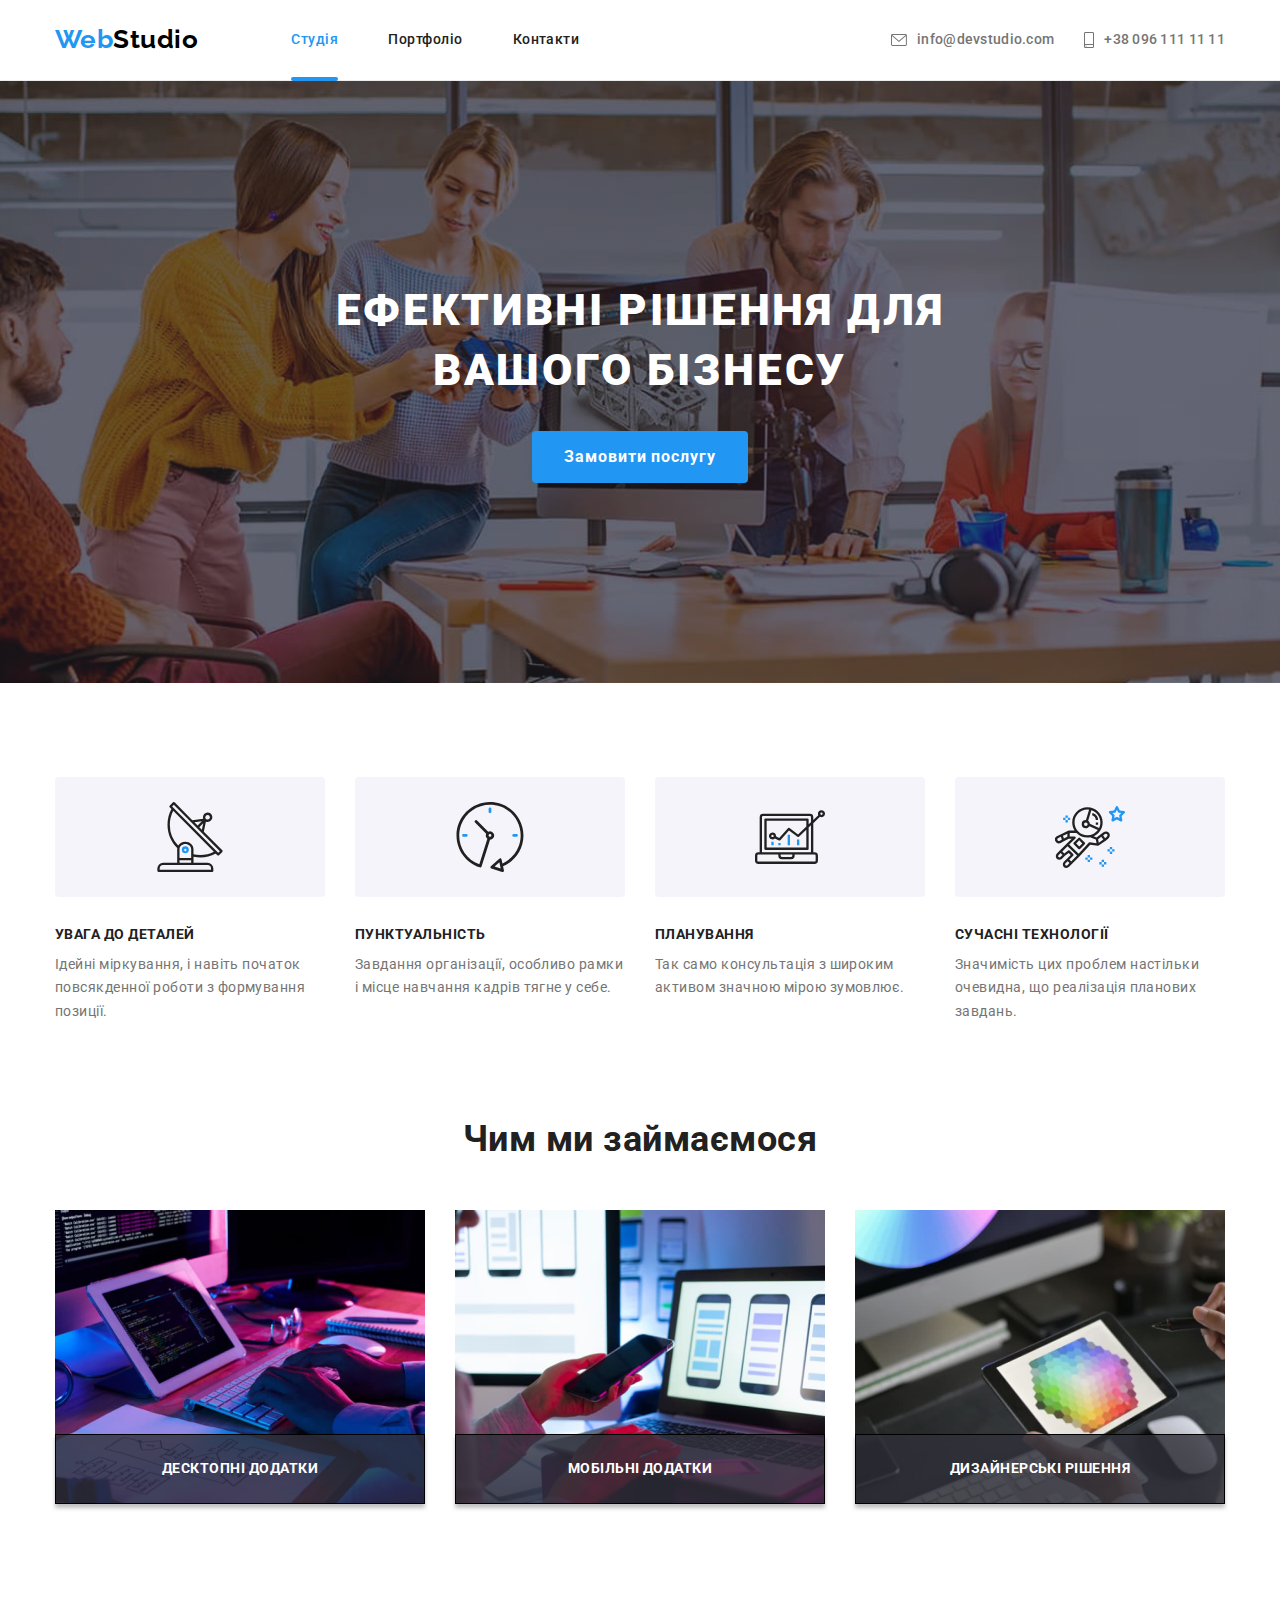
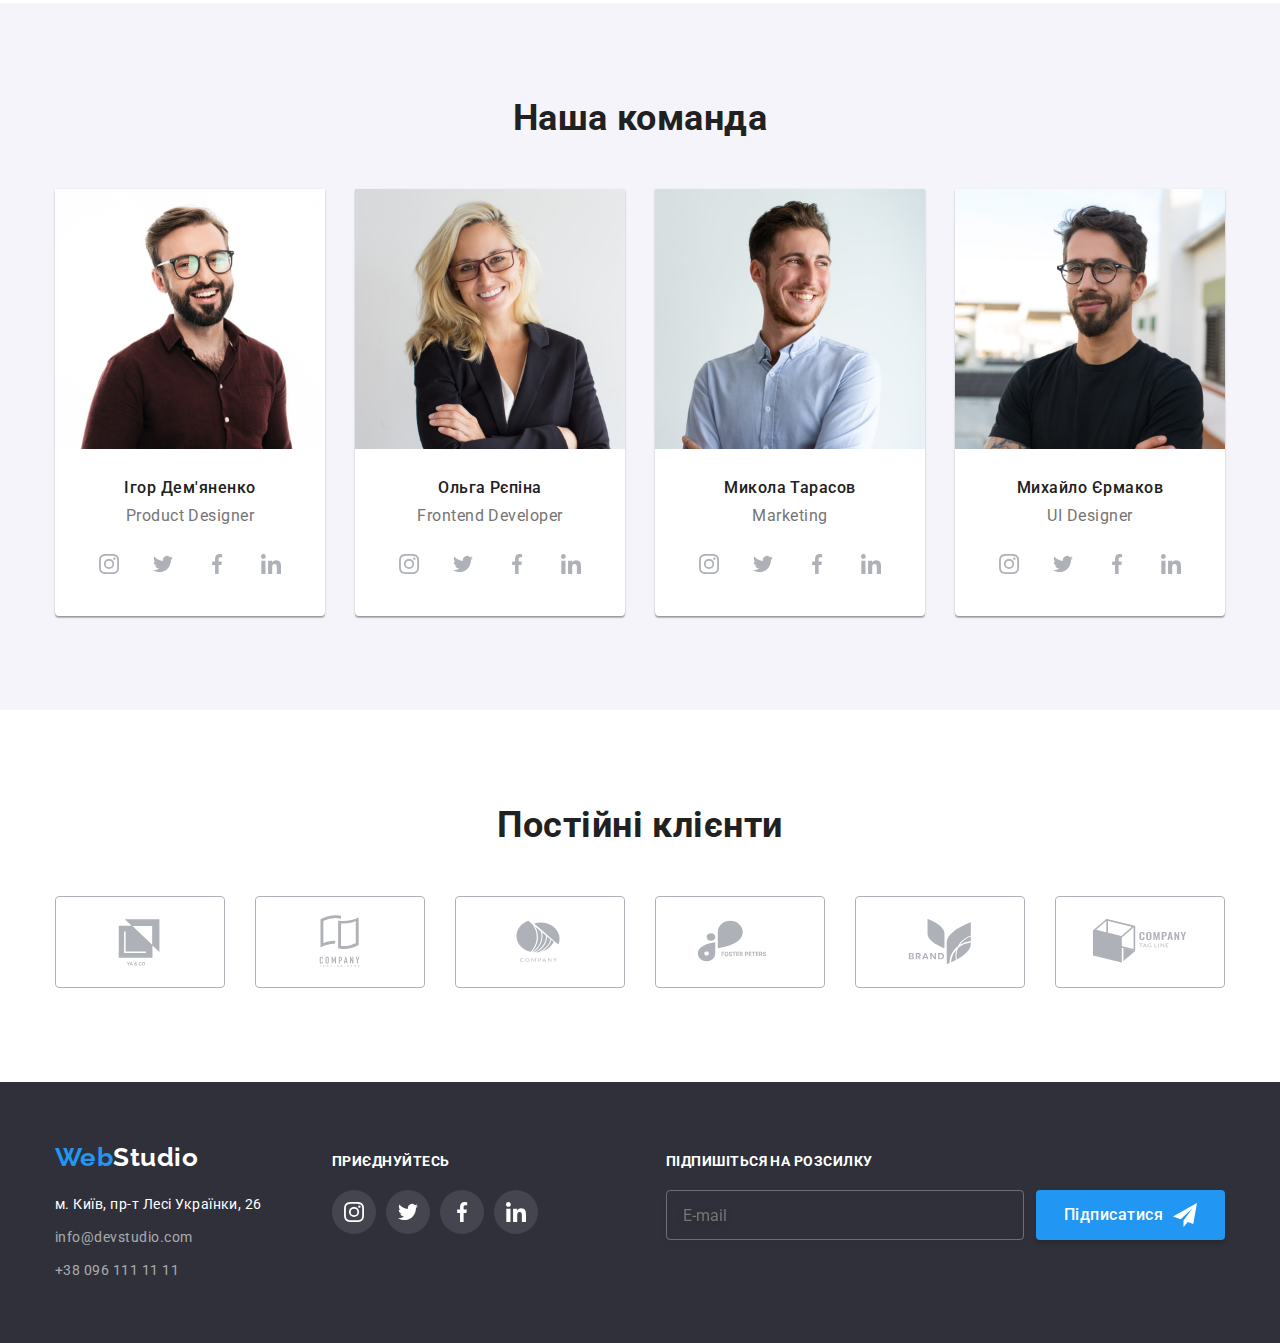
==== index.html @ 7c3811ec "Cloned M6" ====
<!DOCTYPE html>
<html lang="uk">
  <head>
    <meta charset="UTF-8" />
    <meta http-equiv="X-UA-Compatible" content="IE=edge" />
    <meta name="viewport" content="width=device-width, initial-scale=1.0" />
    <title>WebStudio</title>
    <link rel="preconnect" href="https://fonts.googleapis.com" />
    <link rel="preconnect" href="https://fonts.gstatic.com" crossorigin />
    <link
      href="https://fonts.googleapis.com/css2?family=Raleway:wght@700&family=Roboto:wght@400;500;700;900&display=swap"
      rel="stylesheet"
    />
    <link
      rel="stylesheet"
      href="https://cdnjs.cloudflare.com/ajax/libs/modern-normalize/1.0.0/modern-normalize.min.css"
    />
    <link rel="stylesheet" href="./css/styles.css" />
  </head>
  <body>
    <header class="page-header">
      <div class="container header-nav">
        <nav class="navigation">
          <a href="" lang="en" class="logo-header link"
            ><span class="logo-first-part">Web</span>Studio</a
          >
          <ul class="menu list">
            <li class="menu-item">
              <a href="./index.html" class="nav current link">Студія</a>
            </li>
            <li class="menu-item">
              <a href="./portfolio.html" class="nav link">Портфоліо</a>
            </li>
            <li class="menu-item"><a href="" class="nav link">Контакти</a></li>
          </ul>
        </nav>
        <ul class="contacts list">
          <li class="contact-item">
            <a href="mailto:info@devstudio.com" class="contact link">
              <svg class="icon-contact" width="16" height="12">
                <use href="./images/icons.svg#icon-envelope"></use>
              </svg>
              info@devstudio.com</a
            >
          </li>
          <li class="contact-item">
            <a href="tel:+380961111111" class="contact link">
              <svg class="icon-contact" width="10" height="16">
                <use href="./images/icons.svg#icon-smartphone"></use></svg
              >+38 096 111 11 11</a
            >
          </li>
        </ul>
      </div>
    </header>
    <main>
      <section class="hero-section centered">
        <div class="container">
          <h1 class="hero-title">
            Ефективні рішення для <br />
            вашого бізнесу
          </h1>
          <button type="button" class="hero-btn" data-modal-open>
            Замовити послугу
          </button>
        </div>
      </section>
      <section class="section">
        <div class="container">
          <h2 class="title visually-hidden">Наші особливості</h2>
          <ul class="features list">
            <li class="feature-item">
              <div class="icon-features">
                <svg width="70" height="70">
                  <use href="./images/icons.svg#icon-antenna"></use>
                </svg>
              </div>
              <h3 class="feature-title">Увага до деталей</h3>
              <p class="feature-text">
                Ідейні міркування, і навіть початок повсякденної роботи з
                формування позиції.
              </p>
            </li>
            <li class="feature-item">
              <div class="icon-features">
                <svg width="70" height="70">
                  <use href="./images/icons.svg#icon-clock"></use>
                </svg>
              </div>
              <h3 class="feature-title">Пунктуальність</h3>
              <p class="feature-text">
                Завдання організації, особливо рамки і місце навчання кадрів
                тягне у себе.
              </p>
            </li>
            <li class="feature-item">
              <div class="icon-features">
                <svg width="70" height="70">
                  <use href="./images/icons.svg#icon-diagram"></use>
                </svg>
              </div>
              <h3 class="feature-title">Планування</h3>
              <p class="feature-text">
                Так само консультація з широким активом значною мірою зумовлює.
              </p>
            </li>
            <li class="feature-item">
              <div class="icon-features">
                <svg width="70" height="70">
                  <use href="./images/icons.svg#icon-astronaut"></use>
                </svg>
              </div>
              <h3 class="feature-title">Сучасні технології</h3>
              <p class="feature-text">
                Значимість цих проблем настільки очевидна, що реалізація
                планових завдань.
              </p>
            </li>
          </ul>
        </div>
      </section>
      <section class="section occupation-section">
        <div class="container">
          <h2 class="title centered">Чим ми займаємося</h2>
          <ul class="occupation-list list">
            <li class="occupation-item">
              <a href="" class="link"
                ><div class="occupation-thumb">
                  <img
                    src="./images/image1.jpg"
                    alt="Програмування за двома моніторами"
                    width="370"
                    height="294"
                    class="occupation-img"
                  />
                  <h3 class="occupation-title">Десктопні додатки</h3>
                </div>
              </a>
            </li>
            <li class="occupation-item">
              <a href="" class="link"
                ><div class="occupation-thumb">
                  <img
                    src="./images/image2.jpg"
                    alt="Смартфон та ноутбук"
                    width="370"
                    height="294"
                    class="occupation-img"
                  />
                  <h3 class="occupation-title">Мобільні додатки</h3>
                </div></a
              >
            </li>
            <li class="occupation-item">
              <a href="" class="link"
                ><div class="occupation-thumb">
                  <img
                    src="./images/image3.jpg"
                    alt="Гама кольорів"
                    width="370"
                    height="294"
                    class="occupation-img"
                  />
                  <h3 class="occupation-title">Дизайнерські рішення</h3>
                </div></a
              >
            </li>
          </ul>
        </div>
      </section>
      <section class="section team-section">
        <div class="container">
          <h2 class="title centered">Наша команда</h2>
          <ul class="team-list list">
            <li class="team-mate-card">
              <img
                src="./images/product-designer.jpg"
                alt="Ігор Дем'яненко"
                width="270"
                height="260"
                class="team-mate-img"
              />
              <div class="team-mate-notes">
                <h3 class="team-mate">Ігор Дем'яненко</h3>
                <p lang="en" class="profession">Product Designer</p>
                <ul class="actions list">
                  <li>
                    <a href="" class="actions-link link">
                      <svg width="20" height="20">
                        <use href="./images/icons.svg#icon-instagram"></use>
                      </svg>
                    </a>
                  </li>
                  <li>
                    <a href="" class="actions-link link">
                      <svg width="20" height="20">
                        <use href="./images/icons.svg#icon-twitter"></use>
                      </svg>
                    </a>
                  </li>
                  <li>
                    <a href="" class="actions-link link">
                      <svg width="20" height="20">
                        <use href="./images/icons.svg#icon-facebook"></use>
                      </svg>
                    </a>
                  </li>
                  <li>
                    <a href="" class="actions-link link">
                      <svg width="20" height="20">
                        <use href="./images/icons.svg#icon-linkedin"></use>
                      </svg>
                    </a>
                  </li>
                </ul>
              </div>
            </li>
            <li class="team-mate-card">
              <img
                src="./images/frontend-developer.jpg"
                alt="Ольга Рєпіна"
                width="270"
                height="260"
                class="team-mate-img"
              />
              <div class="team-mate-notes">
                <h3 class="team-mate">Ольга Рєпіна</h3>
                <p lang="en" class="profession">Frontend Developer</p>
                <ul class="actions list">
                  <li>
                    <a href="" class="actions-link link">
                      <svg width="20" height="20">
                        <use href="./images/icons.svg#icon-instagram"></use>
                      </svg>
                    </a>
                  </li>
                  <li>
                    <a href="" class="actions-link link">
                      <svg width="20" height="20">
                        <use href="./images/icons.svg#icon-twitter"></use>
                      </svg>
                    </a>
                  </li>
                  <li>
                    <a href="" class="actions-link link">
                      <svg width="20" height="20">
                        <use href="./images/icons.svg#icon-facebook"></use>
                      </svg>
                    </a>
                  </li>
                  <li>
                    <a href="" class="actions-link link">
                      <svg width="20" height="20">
                        <use href="./images/icons.svg#icon-linkedin"></use>
                      </svg>
                    </a>
                  </li>
                </ul>
              </div>
            </li>
            <li class="team-mate-card">
              <img
                src="./images/marketing.jpg"
                alt="Микола Тарасов"
                width="270"
                height="260"
                class="team-mate-img"
              />
              <div class="team-mate-notes">
                <h3 class="team-mate">Микола Тарасов</h3>
                <p lang="en" class="profession">Marketing</p>
                <ul class="actions list">
                  <li>
                    <a href="" class="actions-link link">
                      <svg width="20" height="20">
                        <use href="./images/icons.svg#icon-instagram"></use>
                      </svg>
                    </a>
                  </li>
                  <li>
                    <a href="" class="actions-link link">
                      <svg width="20" height="20">
                        <use href="./images/icons.svg#icon-twitter"></use>
                      </svg>
                    </a>
                  </li>
                  <li>
                    <a href="" class="actions-link link">
                      <svg width="20" height="20">
                        <use href="./images/icons.svg#icon-facebook"></use>
                      </svg>
                    </a>
                  </li>
                  <li>
                    <a href="" class="actions-link link">
                      <svg width="20" height="20">
                        <use href="./images/icons.svg#icon-linkedin"></use>
                      </svg>
                    </a>
                  </li>
                </ul>
              </div>
            </li>
            <li class="team-mate-card">
              <img
                src="./images/ui-designer.jpg"
                alt="Михайло Єрмаков"
                width="270"
                height="260"
                class="team-mate-img"
              />
              <div class="team-mate-notes">
                <h3 class="team-mate">Михайло Єрмаков</h3>
                <p lang="en" class="profession">UI Designer</p>
                <ul class="actions list">
                  <li>
                    <a href="" class="actions-link link">
                      <svg width="20" height="20">
                        <use href="./images/icons.svg#icon-instagram"></use>
                      </svg>
                    </a>
                  </li>
                  <li>
                    <a href="" class="actions-link link">
                      <svg width="20" height="20">
                        <use href="./images/icons.svg#icon-twitter"></use>
                      </svg>
                    </a>
                  </li>
                  <li>
                    <a href="" class="actions-link link">
                      <svg width="20" height="20">
                        <use href="./images/icons.svg#icon-facebook"></use>
                      </svg>
                    </a>
                  </li>
                  <li>
                    <a href="" class="actions-link link">
                      <svg width="20" height="20">
                        <use href="./images/icons.svg#icon-linkedin"></use>
                      </svg>
                    </a>
                  </li>
                </ul>
              </div>
            </li>
          </ul>
        </div>
      </section>
      <section class="section clients-section">
        <div class="container">
          <h2 class="title centered">Постійні клієнти</h2>
          <ul class="clients list">
            <li class="clients-item">
              <a href="" class="clients-link">
                <svg class="icon-clients" width="106" height="60">
                  <use href="./images/icons.svg#icon-group"></use>
                </svg>
              </a>
            </li>
            <li class="clients-item">
              <a href="" class="clients-link">
                <svg class="icon-clients" width="106" height="60">
                  <use href="./images/icons.svg#icon-group-2"></use>
                </svg>
              </a>
            </li>
            <li class="clients-item">
              <a href="" class="clients-link">
                <svg class="icon-clients" width="106" height="60">
                  <use href="./images/icons.svg#icon-group-3"></use>
                </svg>
              </a>
            </li>
            <li class="clients-item">
              <a href="" class="clients-link">
                <svg class="icon-clients" width="106" height="60">
                  <use href="./images/icons.svg#icon-group-4"></use>
                </svg>
              </a>
            </li>
            <li class="clients-item">
              <a href="" class="clients-link">
                <svg class="icon-clients" width="106" height="60">
                  <use href="./images/icons.svg#icon-group-5"></use>
                </svg>
              </a>
            </li>
            <li class="clients-item">
              <a href="" class="clients-link">
                <svg class="icon-clients" width="106" height="60">
                  <use href="./images/icons.svg#icon-group-6"></use>
                </svg>
              </a>
            </li>
          </ul>
        </div>
      </section>
    </main>
    <footer class="footer">
      <div class="container">
        <div class="footer-left-part">
          <div>
            <a href="" lang="en" class="logo-footer link"
              ><span class="logo-first-part">Web</span>Studio</a
            >
            <address class="footer-address">
              <ul class="address-list list">
                <li class="address-item">
                  <a
                    href="https://goo.gl/maps/QcVGsAYmoGPsiCXT9"
                    class="address-location link"
                    >м. Київ, пр-т Лесі Українки, 26</a
                  >
                </li>
                <li class="address-item">
                  <a
                    href="mailto:info@devstudio.com"
                    class="address-contacts link"
                    >info@devstudio.com</a
                  >
                </li>
                <li class="address-item">
                  <a href="tel:+380961111111" class="address-contacts link"
                    >+38 096 111 11 11</a
                  >
                </li>
              </ul>
            </address>
          </div>
          <div class="socials">
            <h3 class="socials-title">приєднуйтесь</h3>
            <ul class="socials-list list">
              <li class="socials-item">
                <a href="" class="socials-link link">
                  <svg width="20" height="20">
                    <use href="./images/icons.svg#icon-instagram"></use>
                  </svg>
                </a>
              </li>
              <li class="socials-item">
                <a href="" class="socials-link link">
                  <svg width="20" height="20">
                    <use href="./images/icons.svg#icon-twitter"></use>
                  </svg>
                </a>
              </li>
              <li class="socials-item">
                <a href="" class="socials-link link">
                  <svg width="20" height="20">
                    <use href="./images/icons.svg#icon-facebook"></use>
                  </svg>
                </a>
              </li>
              <li class="socials-item">
                <a href="" class="socials-link link">
                  <svg width="20" height="20">
                    <use href="./images/icons.svg#icon-linkedin"></use>
                  </svg>
                </a>
              </li>
            </ul>
          </div>
        </div>
        <div>
          <form name="signup_form" autocomplete="on" novalidate>
            <h3 class="sign-up-title">Підпишіться на розсилку</h3>
            <div class="sign-up">
              <input
                class="sign-up-input"
                type="email"
                name="email"
                placeholder="E-mail"
              />
              <button class="sign-up-btn" type="submit">
                Підписатися
                <svg width="24" height="24">
                  <use href="./images/icons.svg#icon-send"></use>
                </svg>
              </button>
            </div>
          </form>
        </div>
      </div>
    </footer>
    <div class="backdrop is-hidden" data-modal>
      <div class="modal">
        <button class="close-button" data-modal-close>
          <svg width="18" height="18">
            <use href="./images/icons.svg#icon-close-cross"></use>
          </svg>
        </button>
        <form class="user-form">
          <p class="form-text">Залиште свої дані, ми вам передзвонимо</p>
          <label>
            <span class="form-label">Ім'я</span>
            <span class="form-wrapper">
              <input
                type="text"
                class="form-input"
                name="user-name"
                required /><svg class="form-icon" width="18px" height="18px">
                <use href="./images/icons.svg#icon-person"></use></svg></span
          ></label>
          <label>
            <span class="form-label">Телефон</span>
            <span class="form-wrapper"
              ><input
                type="tel"
                class="form-input"
                name="user-phone"
                required /><svg class="form-icon" width="18px" height="18px">
                <use href="./images/icons.svg#icon-phone"></use></svg></span
          ></label>
          <label>
            <span class="form-label">Пошта</span>
            <span class="form-wrapper"
              ><input
                type="email"
                class="form-input"
                name="user-email"
                required /><svg class="form-icon" width="18px" height="18px">
                <use
                  href="./images/icons.svg#icon-envelope-black"
                ></use></svg></span
          ></label>
          <label>
            <span class="form-label">Коментар</span>
            <textarea
              name="user-message"
              class="form-message"
              placeholder="Введіть текст"
            ></textarea>
          </label>
          <label class="form-policy">
            <input
              type="checkbox"
              class="form-check"
              name="user-policy"
              required
            />
            <svg class="form-own-check" width="16px" height="15px">
              <use
                class="form-own-check-icon"
                href="./images/icons.svg#icon-check"
              ></use>
            </svg>
            Погоджуюся з розсилкою та приймаю &nbsp;
            <a href="" class="form-policy-link"> Умови договору</a>
          </label>
          <button class="form-btn" type="submit">Відправити</button>
        </form>
      </div>
    </div>
    <script src="./js/modal.js"></script>
  </body>
</html>
---- css/styles.css ----
html {
  box-sizing: border-box;
}

*,
*::before,
*::after {
  box-sizing: inherit;
}
:root {
  --secondary-background-color: #f5f5f5;
  --title-color: #212121;
  --text-color: #757575;
  --accent-color: #2196f3;
  --accent-hover-color: #188ce8;
  --text-light-color: #fff;
  --button-color: #f5f4fa;
  --darkest-color: #000000;
  --dark-background-color: #2f303a;
  --icon-fill-color: #afb1b8;
}
body {
  margin: 0;
  font-family: "Roboto", "sans-serif";
  letter-spacing: 0.03em;
  background-color: var(--text-light-color);
  color: var(--text-color);
}
footer {
  padding-top: 60px;
  padding-bottom: 60px;
}
.container {
  width: 1200px;
  padding-left: 15px;
  padding-right: 15px;
  margin: 0 auto;
}
.link {
  display: inline-block;
  text-decoration: none;
}
.list {
  margin: 0;
  padding: 0;
  list-style: none;
}
img {
  display: block;
}
address {
  font-style: normal;
}
button {
  display: inline-block;
  text-decoration: none;
  text-align: center;
  font-family: inherit;
  border: 1px solid transparent;
  cursor: pointer;
}
h1,
h2,
h3,
h4,
h5,
h6,
p {
  margin-top: 0;
  margin-bottom: 0;
}
ul ol {
  margin-top: 0;
  margin-bottom: 0;
  padding-left: 0;
  padding-right: 0;
}

/*===================INDEX.HTML ===================*/

/*=================== HEADER ===================*/
/*=================== Logo ===================*/

/* .portfolio  */

.page-header {
  border-bottom: 1px solid #ececec;
}
.header-nav {
  display: flex;
  align-items: center;
  justify-content: space-between;
}
.logo-header,
.logo-footer {
  font-family: "Raleway";
  font-weight: 700;
  font-size: 26px;
  line-height: 1.19;
  text-decoration: none;
}
.logo-first-part {
  color: var(--accent-color);
}
.logo-header {
  display: block;
  padding-top: 24px;
  padding-bottom: 25px;
  color: var(--darkest-color);
}
.logo-footer {
  margin-bottom: 20px;
  background-color: var(--dark-background-color);
  color: var(--text-light-color);
}
/*=================== Navigation ===================*/
.navigation {
  display: flex;
  flex-wrap: wrap;
  column-gap: 93px;
}
.menu {
  display: flex;
  column-gap: 50px;
  flex-basis: calc((100% - 93px) / 2);
}
.menu-item {
  flex-basis: calc((100% - 2 * 50px) / 3);
}
.nav {
  padding-top: 32px;
  padding-bottom: 32px;
  display: block;

  font-weight: 500;
  text-decoration: none;
  font-size: 14px;
  line-height: 1.14;
  color: var(--title-color);

  transition: color 250ms cubic-bezier(0.4, 0, 0.2, 1);
}
.nav:hover,
.nav:focus {
  color: var(--accent-color);
}
.current {
  color: var(--accent-color);
  position: relative;
}
.current::after {
  content: "";
  display: block;
  position: absolute;
  bottom: -1px;
  width: 100%;
  height: 4px;
  background: #2196f3;
  border-radius: 2px;
  border: none;
}

/*================== Contacts =================*/
.contacts {
  display: flex;
  margin-left: auto;
  column-gap: 30px;
}
.contact {
  display: flex;
  align-items: center;
  padding-top: 32px;
  padding-bottom: 32px;
  font-weight: 500;
  text-decoration: none;
  font-size: 14px;
  line-height: 1.14;
  letter-spacing: 0.02em;
  color: var(--text-color);
  fill: currentColor;

  transition: color 250ms cubic-bezier(0.4, 0, 0.2, 1);
}
.icon-contact {
  display: flex;
  align-items: center;
  margin-right: 10px;
}
.contact:hover,
.contact:focus {
  color: var(--accent-color);
}
.contact-item {
  flex-basis: calc((100%-50px) / 2);
}
/*================== MAIN ==================*/
/*================== Hero section ==================*/

.hero-section {
  max-width: 1600px;
  margin-left: auto;
  margin-right: auto;
  background-image: linear-gradient(
      to right,
      rgba(47, 48, 58, 0.4),
      rgba(47, 48, 58, 0.4)
    ),
    url(../images/background1.jpg);
  background-position: center;
  background-repeat: no-repeat;
  background-size: cover;
  background-color: var(--dark-background-color);
  text-align: center;
  padding-top: 200px;
  padding-bottom: 200px;
}
.centered {
  text-align: center;
}

.hero-title {
  padding: 0;
  margin-bottom: 30px;
  font-family: inherit;
  font-weight: 900;
  font-size: 44px;
  line-height: 1.36;
  letter-spacing: 0.06em;
  text-transform: uppercase;
  color: var(--text-light-color);
}
.hero-btn {
  align-items: center;
  padding: 10px 32px;
  border: 0;
  border-radius: 4px;
  min-width: 216px;
  font-family: "Roboto";
  font-weight: 700;
  font-size: 16px;
  line-height: 2;
  letter-spacing: 0.06em;
  background-color: var(--accent-color);
  color: var(--text-light-color);

  transition: background-color 250ms cubic-bezier(0.4, 0, 0.2, 1);
}

.hero-btn:hover,
.hero-btn:focus {
  background-color: var(--accent-hover-color);
  cursor: pointer;
}

/*================== Features ==================*/
.features {
  display: flex;
  flex-wrap: wrap;
  column-gap: 30px;
}

.feature-item {
  flex-basis: calc((100% - 3 * 30px) / 4);
}
.icon-features {
  display: flex;
  align-items: center;
  justify-content: center;
  height: 120px;
  margin-bottom: 30px;
  background-color: #f5f4fa;
  border-radius: 4px;
}
.sign-up-title,
.socials-title,
.feature-title,
.occupation-title {
  margin-bottom: 10px;
  font-weight: 700;
  font-size: 14px;
  line-height: 1.14;
  text-transform: uppercase;
  color: var(--title-color);
}
.feature-text {
  margin-top: 0;
  margin-bottom: 0px;
  font-size: 14px;
  line-height: 1.7;
}
/*================== Team ==================*/
.section {
  padding-top: 94px;
  padding-bottom: 94px;
}
.title {
  margin-bottom: 50px;
  font-weight: 700;
  font-size: 36px;
  line-height: 1.17;
  text-align: center;
  color: var(--title-color);
}
.visually-hidden {
  position: absolute;
  white-space: nowrap;
  width: 1px;
  height: 1px;
  overflow: hidden;
  border: 0;
  padding: 0;
  clip: rect(0000);
  clip-path: inset(50%);
  margin: -1px;
}
/* ================== Occupation ================= */
.section.occupation-section {
  padding-top: 0;
}
.occupation-list {
  display: flex;
  flex-wrap: wrap;
  gap: 30px;
}
.occupation-thumb {
  position: relative;
}
.occupation-title {
  position: absolute;
  color: #ffffff;

  width: 100%;
  height: 70px;
  bottom: 0;
  margin-bottom: 0;
  display: flex;
  justify-content: center;
  align-items: center;
  background: rgba(47, 48, 58, 0.8);
  border: 1px solid #000000;
  box-shadow: 0px 4px 4px rgba(0, 0, 0, 0.25);
}
.occupation-item {
  flex-basis: calc((100% - 2 * 30px) / 3);
}
/* =================== Team ======================== */
.team-section {
  background-color: #f5f4fa;
}
.team-list {
  display: flex;
  flex-wrap: wrap;
  gap: 30px;
}
.team-mate-card {
  flex-basis: calc((100% - 3 * 30px) / 4);
  background-color: var(--text-light-color);
  box-shadow: 0px 1px 3px rgba(0, 0, 0, 0.12), 0px 1px 1px rgba(0, 0, 0, 0.14),
    0px 2px 1px rgba(0, 0, 0, 0.2);
  border-radius: 0px 0px 4px 4px;
}
.team-mate-img {
  display: block;
}
.team-mate-notes {
  padding-top: 30px;
  padding-bottom: 30px;
}
.team-mate {
  margin-bottom: 10px;
  font-weight: 500;
  font-size: 16px;
  line-height: 1.18;
  text-align: center;
  color: var(--title-color);
}
.profession {
  margin-bottom: 16px;
  font-size: 16px;
  line-height: 1.18;
  text-align: center;
}
.actions {
  display: flex;
  padding: 0;
  margin: 0;
  justify-content: center;
  align-items: center;
  gap: 10px;
}

.actions-link {
  display: flex;
  align-items: center;
  justify-content: center;
  text-align: center;
  padding: 0px;
  width: 44px;
  height: 44px;
  border-radius: 50%;
  cursor: pointer;
  color: var(--icon-fill-color);
  fill: currentColor;

  transition: color 250ms cubic-bezier(0.4, 0, 0.2, 1),
    background-color 250ms cubic-bezier(0.4, 0, 0.2, 1);
}

.actions-link:hover,
.actions-link:focus {
  background-color: var(--accent-color);
  color: var(--text-light-color);
}

/* ================= Clients ================ */
.clients {
  display: flex;
  gap: 30px;
}
.clients-link {
  display: flex;
  justify-content: center;
  align-items: center;
  text-align: center;
  padding: 0;
  margin: 0;
  height: 92px;
  color: var(--icon-fill-color);
  border: 1px solid #afb1b8;
  border-radius: 4px;
  transition: color 250ms cubic-bezier(0.4, 0, 0.2, 1),
    border 250ms cubic-bezier(0.4, 0, 0.2, 1);
}
.clients-link:hover,
.clients-link:focus {
  color: var(--accent-color);
  border: 1px solid var(--accent-color);
}
.clients-item {
  flex-basis: calc((100% - 5 * 30px) / 6);
}
.icon-clients {
  fill: currentColor;
  cursor: pointer;
}

/*================== FOOTER ==================*/

.footer {
  background-color: #2f303a;
}
.footer-address {
  font-style: normal;
  font-size: 14px;
  line-height: 1.7;
  text-decoration: none;
  background-color: #2f303a;
}
/* .address-list {
}  */
.address-item:not(:last-child) {
  margin-bottom: 9px;
}
.address-location {
  text-decoration: none;
  color: var(--text-light-color);
  transition: color 250ms cubic-bezier(0.4, 0, 0.2, 1);
}
.address-contacts {
  text-decoration: none;
  color: rgba(255, 255, 255, 0.6);
  transition: color 250ms cubic-bezier(0.4, 0, 0.2, 1);
}
.address-location:hover,
.address-location:focus,
.address-contacts:hover,
.address-contacts:focus {
  color: var(--accent-color);
}

/*================== PORTFOLIO ==================*/
/*================== Filter ==================*/

.page-title {
  color: var(--title-color);
}
.filter-list {
  display: flex;
  flex-wrap: wrap;
  justify-content: center;
  column-gap: 8px;
  margin-bottom: 50px;
}
.filter-btn {
  padding: 6px 22px;
  border: 0;
  border-radius: 4px;
  border-color: #f5f4fa;
  min-width: 73px;
  font-family: inherit;
  font-style: normal;
  font-weight: 500;
  font-size: 16px;
  line-height: 1.62;
  text-align: center;
  letter-spacing: 0.03em;
  background-color: var(--button-color);
  color: var(--title-color);

  transition-property: background-color, color, box-shadow;
  transition-duration: 250ms;
  transition-timing-function: cubic-bezier(0.4, 0, 0.2, 1);
}
.filter-btn:hover,
.filter-btn:focus {
  box-shadow: 0px 3px 1px rgba(0, 0, 0, 0.1), 0px 1px 2px rgba(0, 0, 0, 0.08),
    0px 2px 2px rgba(0, 0, 0, 0.12);
  border-radius: 4px;
  background-color: var(--accent-color);
  color: var(--text-light-color);
  cursor: pointer;
}
.active-btn {
  background-color: var(--accent-color);
  box-shadow: 0px 3px 1px rgba(0, 0, 0, 0.1), 0px 1px 2px rgba(0, 0, 0, 0.08),
    0px 2px 2px rgba(0, 0, 0, 0.12);
  color: var(--text-light-color);
}
/*================== Projects ==================*/
.projects {
  display: flex;
  flex-wrap: wrap;
  gap: 30px;
}

.project-item {
  flex-basis: calc((100% - 2 * 30px) / 3);
}

.project-card {
  position: relative;
  display: block;
  text-decoration: none;
}
.project-card:hover,
.project-card:focus {
  box-shadow: 0px 1px 1px rgba(0, 0, 0, 0.12), 0px 4px 4px rgba(0, 0, 0, 0.06),
    1px 4px 6px rgba(0, 0, 0, 0.16);
  transition: box-shadow 250ms cubic-bezier(0.4, 0, 0.2, 1);
}
.project-overlay {
  position: relative;
  overflow: hidden;
}
.project-thumb {
  position: absolute;
  top: 0;
  left: 0;
  width: 100%;
  height: 100%;
  background: rgba(33, 150, 243, 0.9);

  font-size: 18px;
  line-height: 1.56;
  letter-spacing: 0.03em;
  color: var(--text-light-color);
  padding: 0 24px;
  display: flex;
  align-items: center;
  transform: translateY(100.5%);
  transition: transform 250ms cubic-bezier(0.4, 0, 0.2, 1);
}
.project-card:hover .project-thumb,
.project-card:focus .project-thumb {
  transform: translateY(0);
}
.project-notes {
  padding: 20px 24px;
  border-right: 1px solid #eeeeee;
  border-bottom: 1px solid #eeeeee;
  border-left: 1px solid #eeeeee;
}
.project-title {
  margin-bottom: 4px;
  font-weight: 700;
  font-size: 18px;
  line-height: 2;
  letter-spacing: 0.06em;
  color: var(--title-color);
}
.project-text {
  font-size: 16px;
  line-height: 1.88;
  color: var(--text-color);
}
/* ==================== Socials ================ */
.footer .container {
  display: flex;
  align-items: baseline;
  justify-content: space-between;
  /* gap: 93px; */
}
.footer-left-part {
  display: flex;
  align-items: baseline;
  gap: 70px;
}
.sign-up-title,
.socials-title {
  margin-bottom: 20px;
  color: var(--text-light-color);
}
.socials-list {
  display: flex;
  gap: 10px;
}
.socials-item {
  flex-basis: calc((100%-3 * 10px) / 4);
}
.socials-link {
  display: flex;
  align-items: center;
  justify-content: center;
  width: 44px;
  height: 44px;
  color: var(--text-light-color);
  border-radius: 50%;
  fill: currentColor;
  background: rgba(255, 255, 255, 0.1);
  transition: background-color 250ms cubic-bezier(0.4, 0, 0.2, 1);
}
.socials-link:hover,
.socials-link:focus {
  background-color: var(--accent-color);
}
/* ===================sign-up================= */
.sign-up {
  display: flex;
  gap: 12px;
}
.sign-up-input {
  width: 358px;
  height: 50px;
  padding: 15px 16px;
  background-color: transparent;
  border: 1px solid rgba(255, 255, 255, 0.3);
  filter: drop-shadow(0px 4px 4px rgba(0, 0, 0, 0.15));
  border-radius: 4px;
  color: var(--text-light-color);
  transition: border-color 250ms cubic-bezier(0.4, 0, 0.2, 1);
}
.sign-up-input:focus {
  outline: none;
  border-color: var(--accent-color);
}
.sign-up-policy {
  text-decoration-line: underline;
  color: var(--accent-color);
}
.sign-up-btn {
  display: flex;
  justify-content: center;
  align-items: center;
  gap: 10px;

  padding: 10px 28px;
  border: 0;
  min-width: 150px;
  font-family: inherit;
  font-style: normal;
  font-weight: 500;
  font-size: 16px;
  line-height: 1.62;
  text-align: center;
  letter-spacing: 0.03em;

  color: var(--text-light-color);
  background-color: var(--accent-color);
  box-shadow: 0px 4px 4px rgba(0, 0, 0, 0.15);
  border-radius: 4px;
  cursor: pointer;
  transition: background-color 250ms cubic-bezier(0.4, 0, 0.2, 1);
}
.sign-up-btn:hover,
.sign-up-btn:focus {
  background-color: var(--accent-hover-color);
}
/* =================== modal ===================== */
.backdrop {
  position: fixed;
  top: 0;
  left: 0;
  width: 100%;
  height: 100%;
  background-color: rgba(0, 0, 0, 0.2);
  z-index: 100;

  opacity: 1;
  transform: scale(1);
  visibility: visible;
  pointer-events: auto;
  transition: opacity 800ms cubic-bezier(0.4, 0, 0.2, 1),
    visibility 800ms cubic-bezier(0.4, 0, 0.2, 1),
    transform 800ms cubic-bezier(0.4, 0, 0.2, 1);
}
.backdrop.is-hidden {
  transform: scale(0);
  opacity: 0;
  visibility: hidden;
  pointer-events: none;
}
.modal {
  position: absolute;
  top: 50%;
  left: 50%;
  transform: translate(-50%, -50%);
  padding: 40px;

  background-color: #ffffff;
  border: 1px solid #0000001a;
}
/* ====================user-form================ */

.close-button {
  position: absolute;
  display: flex;
  justify-content: center;
  align-items: center;
  top: 8px;
  right: 8px;
  width: 30px;
  height: 30px;
  fill: currentColor;
  color: var(--darkest-color);
  border-radius: 50%;
  border: 1px solid rgba(0, 0, 0, 0.1);
  background-color: #fff;
  transition: color 250ms cubic-bezier(0.4, 0, 0.2, 1);
}
.close-button:hover,
.close-button:focus {
  color: var(--accent-color);
}
.user-form {
  display: flex;
  flex-direction: column;
}
.form-text {
  margin-bottom: 12px;
  font-family: inherit;
  font-weight: 700;
  font-size: 20px;
  line-height: 1.15;
  text-align: center;
  color: var(--title-color);
}
.form-wrapper {
  position: relative;
  display: block;
  margin-bottom: 10px;
}
.form-icon {
  position: absolute;
  display: block;
  top: 50%;
  left: 12px;
  transform: translateY(-50%);
  fill: currentColor;
  color: var(--darkest-color);
}
.form-label {
  display: block;
  margin-bottom: 4px;
  font-size: 12px;
  line-height: 1.17;
  letter-spacing: 0.01em;
}
.form-input {
  width: 100%;
  height: 40px;
  border: 1px solid rgba(33, 33, 33, 0.2);
  border-radius: 4px;
  padding-left: 42px;

  font-size: 12px;
  line-height: 1.17;
  letter-spacing: 0.01em;

  transition: border-color 250ms cubic-bezier(0.4, 0, 0.2, 1);
}
.form-input:focus {
  outline: none;
  border-color: var(--accent-color);
}
.form-input:focus + .form-icon {
  color: var(--accent-color);
}
.form-message {
  width: 100%;
  height: 120px;
  resize: none;
  border: 1px solid rgba(33, 33, 33, 0.2);
  border-radius: 4px;
  padding: 12px 16px;
  margin-bottom: 20px;

  font-size: 12px;
  line-height: 1.17;
  letter-spacing: 0.01em;

  transition: border-color 250ms cubic-bezier(0.4, 0, 0.2, 1);
}
.form-message:focus {
  outline: none;
  border-color: var(--accent-color);
}
.form-check {
  position: absolute;
  appearance: none;
}
/*  */
.form-own-check {
  border: 2px solid var(--title-color);
  border-radius: 2px;
  cursor: pointer;
  margin-right: 8px;
  margin-left: 14px;
}
.form-check:focus + .form-own-check {
  border-color: var(--accent-color);
}
.form-own-check-icon {
  display: none;
  width: 16px;
  height: 15px;
  border-radius: 2px;
  cursor: pointer;

  fill: currentColor;
  color: #fff;
}
.form-policy {
  position: relative;
  display: flex;
  align-items: center;
  margin-bottom: 30px;
  font-size: 14px;
  line-height: 1.71;
  color: var(--text-color);
}
.form-check:checked + .form-own-check {
  background-color: var(--accent-color);
  background-size: contain;
  background-origin: border-box;
  border-color: var(--accent-color);
}
.form-policy-link {
  color: var(--accent-color);
}
.form-policy-link:hover,
.form-policy-link:focus {
  text-decoration: none;
}
.form-own-check-icon {
  display: none;
  fill: var(--text-light-color);
}
.form-check:checked + .form-own-check {
  background-color: var(--accent-color);
}
.form-check:checked + .form-own-check .form-own-check-icon {
  display: block;
}
.form-btn {
  margin-left: auto;
  margin-right: auto;
  display: flex;
  justify-content: center;
  padding: 10px 52px;
  border: 0;
  min-width: 150px;
  font-family: inherit;
  font-style: normal;
  font-weight: 500;
  font-size: 16px;
  line-height: 1.62;
  text-align: center;

  background-color: var(--accent-color);
  box-shadow: 0px 4px 4px rgba(0, 0, 0, 0.15);
  border-radius: 4px;
  color: var(--text-light-color);
  cursor: pointer;
  transition: background-color 250ms cubic-bezier(0.4, 0, 0.2, 1);
}
.form-btn:hover,
.form-btn:focus {
  background-color: var(--accent-hover-color);
}
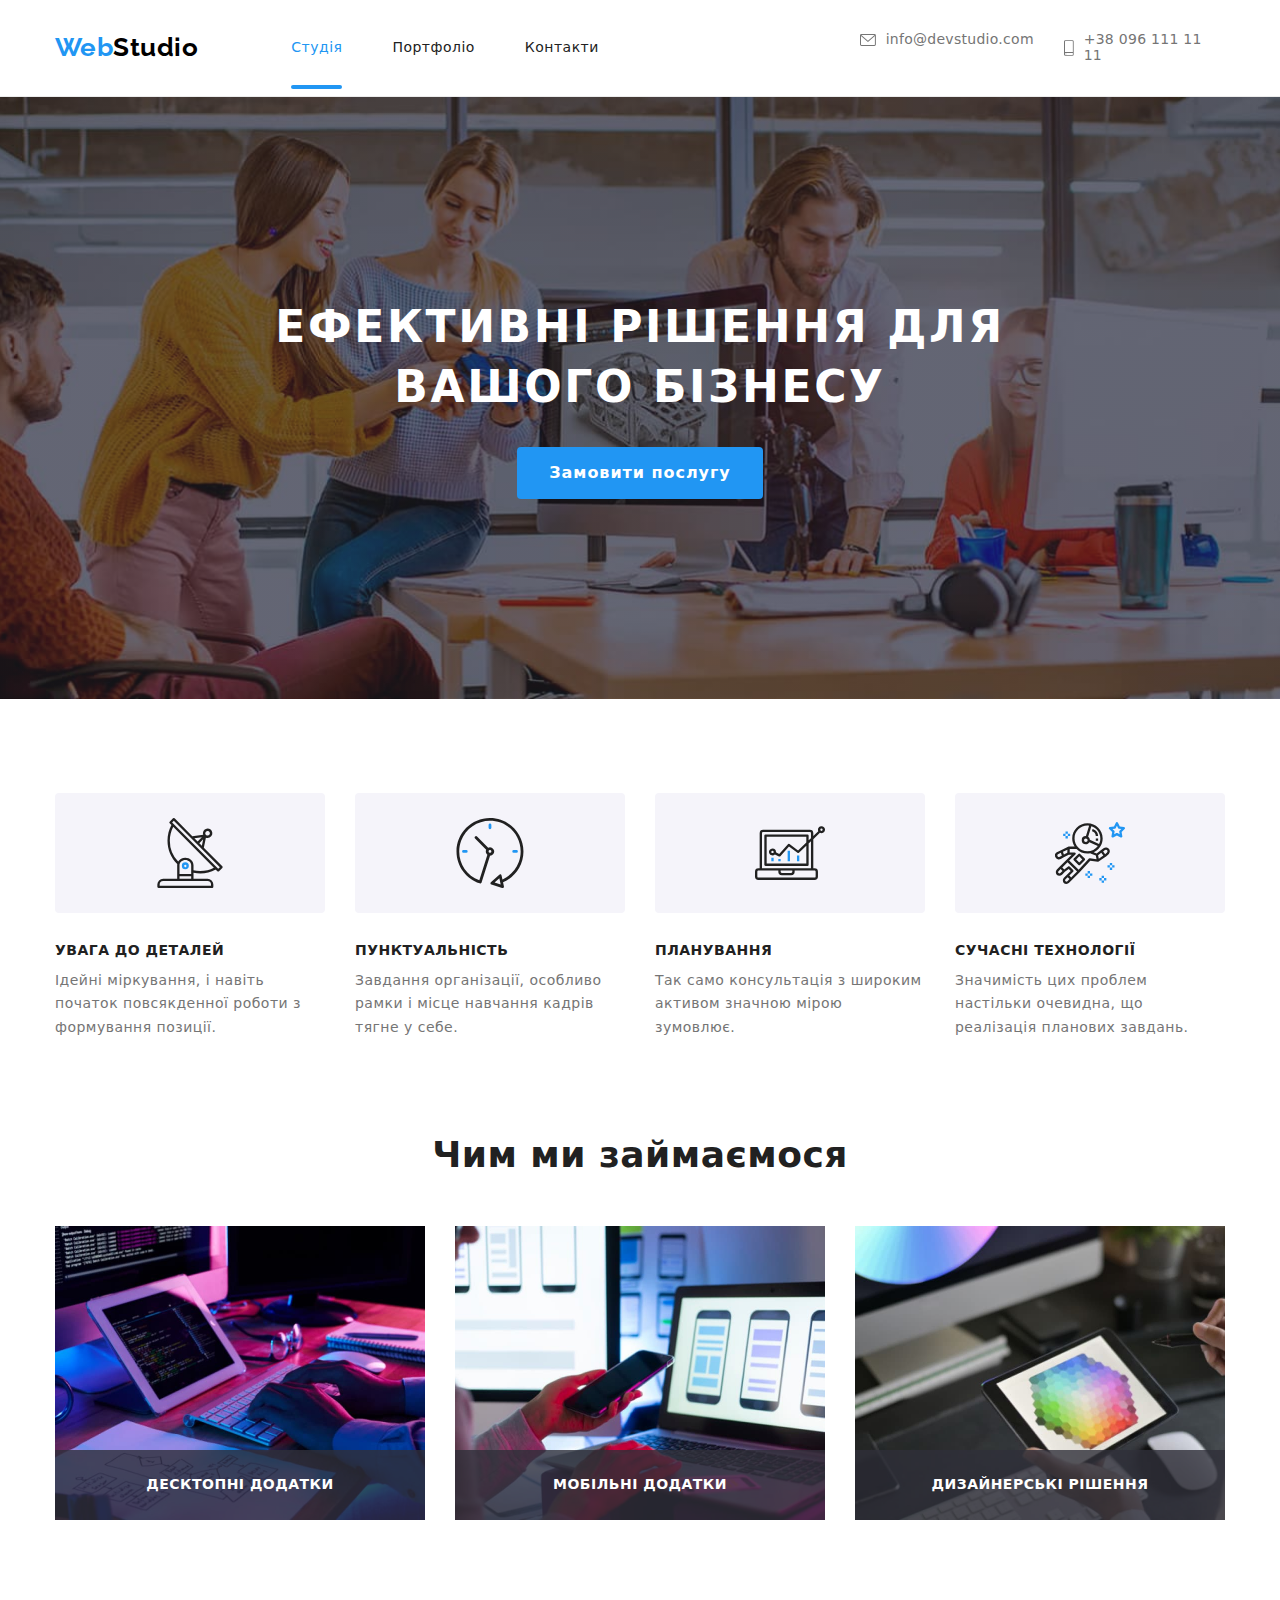
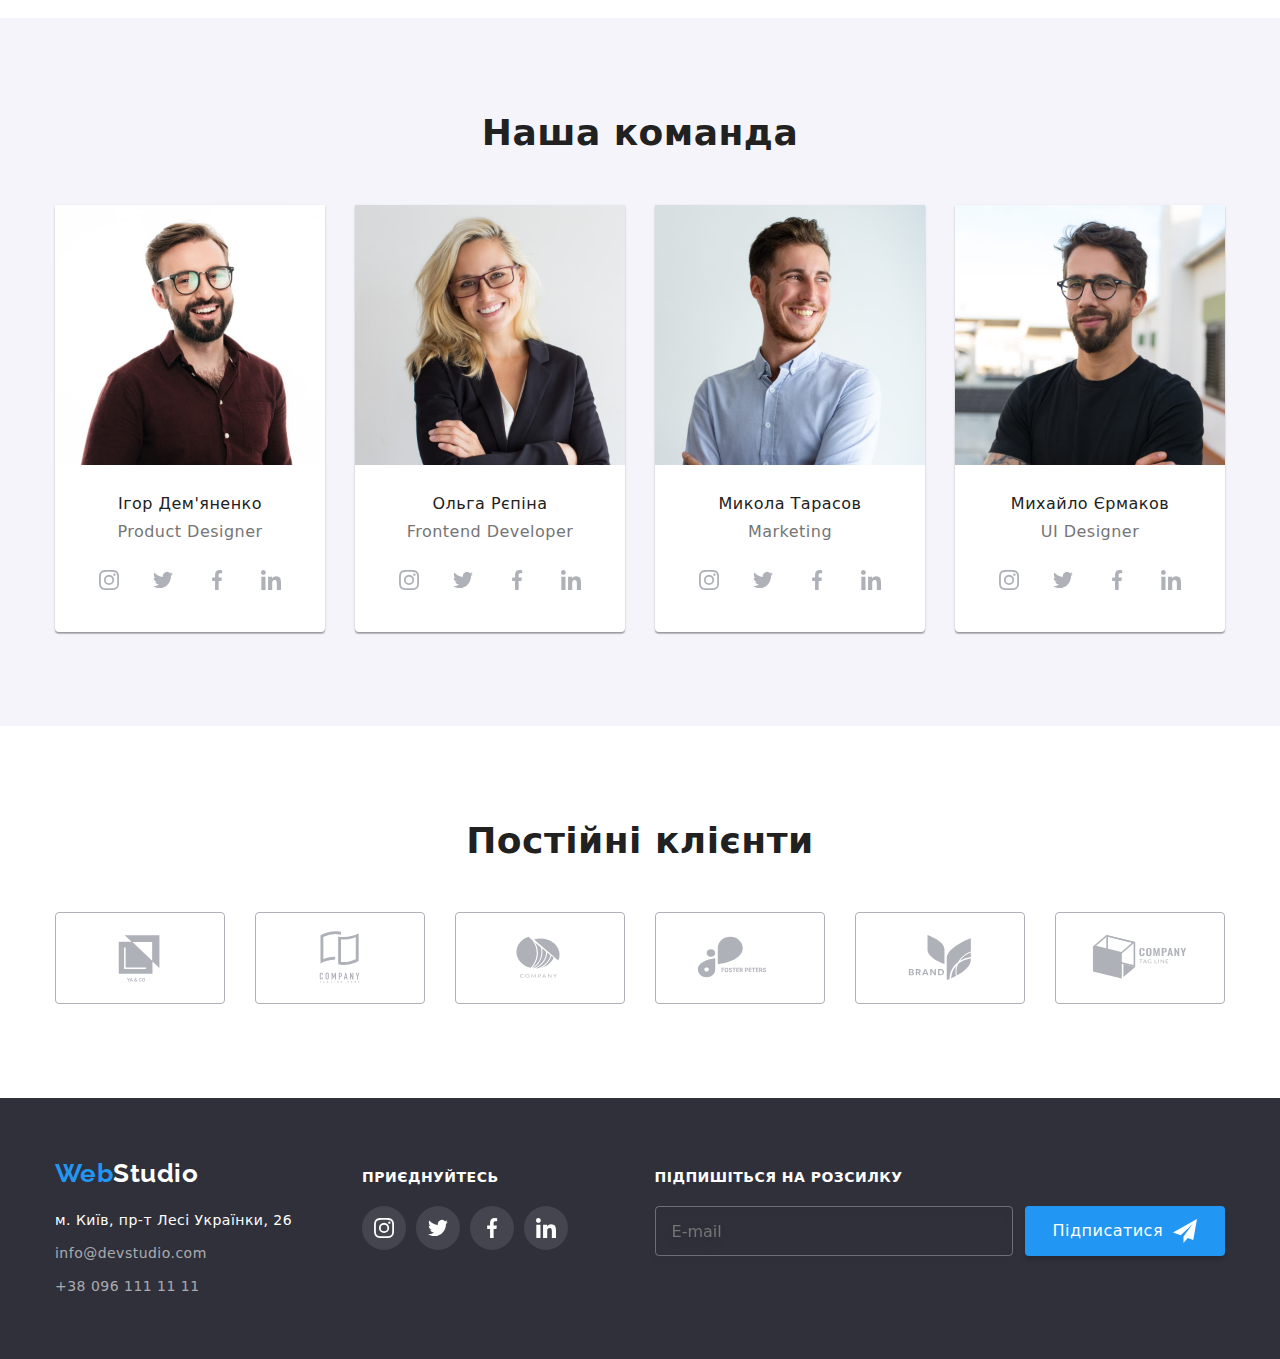
==== commit 76fb8489: "Corrected some things" ====
--- a/index.html
+++ b/index.html
@@ -15,7 +15,7 @@
       rel="stylesheet"
       href="https://cdnjs.cloudflare.com/ajax/libs/modern-normalize/1.0.0/modern-normalize.min.css"
     />
-    <link rel="stylesheet" href="./css/styles.css" />
+    <link rel="stylesheet" href="./css/main.min.css" />
   </head>
   <body>
     <header class="page-header">
@@ -25,27 +25,31 @@
             ><span class="logo-first-part">Web</span>Studio</a
           >
           <ul class="menu list">
-            <li class="menu-item">
-              <a href="./index.html" class="nav current link">Студія</a>
-            </li>
-            <li class="menu-item">
-              <a href="./portfolio.html" class="nav link">Портфоліо</a>
-            </li>
-            <li class="menu-item"><a href="" class="nav link">Контакти</a></li>
+            <li class="menu__item">
+              <a href="./index.html" class="menu__link menu__link--current link"
+                >Студія</a
+              >
+            </li>
+            <li class="menu__item">
+              <a href="./portfolio.html" class="menu__link link">Портфоліо</a>
+            </li>
+            <li class="menu__item">
+              <a href="" class="menu__link link">Контакти</a>
+            </li>
           </ul>
         </nav>
         <ul class="contacts list">
-          <li class="contact-item">
-            <a href="mailto:info@devstudio.com" class="contact link">
-              <svg class="icon-contact" width="16" height="12">
+          <li class="contact__item">
+            <a href="mailto:info@devstudio.com" class="contact__link link">
+              <svg class="contact__icon" width="16" height="12">
                 <use href="./images/icons.svg#icon-envelope"></use>
               </svg>
               info@devstudio.com</a
             >
           </li>
-          <li class="contact-item">
-            <a href="tel:+380961111111" class="contact link">
-              <svg class="icon-contact" width="10" height="16">
+          <li class="contact__item">
+            <a href="tel:+380961111111" class="contact__link link">
+              <svg class="contact__icon" width="10" height="16">
                 <use href="./images/icons.svg#icon-smartphone"></use></svg
               >+38 096 111 11 11</a
             >
@@ -69,49 +73,49 @@
         <div class="container">
           <h2 class="title visually-hidden">Наші особливості</h2>
           <ul class="features list">
-            <li class="feature-item">
-              <div class="icon-features">
+            <li class="feature__item">
+              <div class="feature__icon">
                 <svg width="70" height="70">
                   <use href="./images/icons.svg#icon-antenna"></use>
                 </svg>
               </div>
               <h3 class="feature-title">Увага до деталей</h3>
-              <p class="feature-text">
+              <p class="feature__text">
                 Ідейні міркування, і навіть початок повсякденної роботи з
                 формування позиції.
               </p>
             </li>
-            <li class="feature-item">
-              <div class="icon-features">
+            <li class="feature__item">
+              <div class="feature__icon">
                 <svg width="70" height="70">
                   <use href="./images/icons.svg#icon-clock"></use>
                 </svg>
               </div>
               <h3 class="feature-title">Пунктуальність</h3>
-              <p class="feature-text">
+              <p class="feature__text">
                 Завдання організації, особливо рамки і місце навчання кадрів
                 тягне у себе.
               </p>
             </li>
-            <li class="feature-item">
-              <div class="icon-features">
+            <li class="feature__item">
+              <div class="feature__icon">
                 <svg width="70" height="70">
                   <use href="./images/icons.svg#icon-diagram"></use>
                 </svg>
               </div>
               <h3 class="feature-title">Планування</h3>
-              <p class="feature-text">
+              <p class="feature__text">
                 Так само консультація з широким активом значною мірою зумовлює.
               </p>
             </li>
-            <li class="feature-item">
-              <div class="icon-features">
+            <li class="feature__item">
+              <div class="feature__icon">
                 <svg width="70" height="70">
                   <use href="./images/icons.svg#icon-astronaut"></use>
                 </svg>
               </div>
               <h3 class="feature-title">Сучасні технології</h3>
-              <p class="feature-text">
+              <p class="feature__text">
                 Значимість цих проблем настільки очевидна, що реалізація
                 планових завдань.
               </p>
@@ -122,10 +126,10 @@
       <section class="section occupation-section">
         <div class="container">
           <h2 class="title centered">Чим ми займаємося</h2>
-          <ul class="occupation-list list">
-            <li class="occupation-item">
+          <ul class="occupation__list list">
+            <li class="occupation__item">
               <a href="" class="link"
-                ><div class="occupation-thumb">
+                ><div class="occupation__thumb">
                   <img
                     src="./images/image1.jpg"
                     alt="Програмування за двома моніторами"
@@ -133,13 +137,13 @@
                     height="294"
                     class="occupation-img"
                   />
-                  <h3 class="occupation-title">Десктопні додатки</h3>
+                  <h3 class="occupation__title">Десктопні додатки</h3>
                 </div>
               </a>
             </li>
-            <li class="occupation-item">
+            <li class="occupation__item">
               <a href="" class="link"
-                ><div class="occupation-thumb">
+                ><div class="occupation__thumb">
                   <img
                     src="./images/image2.jpg"
                     alt="Смартфон та ноутбук"
@@ -147,13 +151,13 @@
                     height="294"
                     class="occupation-img"
                   />
-                  <h3 class="occupation-title">Мобільні додатки</h3>
+                  <h3 class="occupation__title">Мобільні додатки</h3>
                 </div></a
               >
             </li>
-            <li class="occupation-item">
+            <li class="occupation__item">
               <a href="" class="link"
-                ><div class="occupation-thumb">
+                ><div class="occupation__thumb">
                   <img
                     src="./images/image3.jpg"
                     alt="Гама кольорів"
@@ -161,7 +165,7 @@
                     height="294"
                     class="occupation-img"
                   />
-                  <h3 class="occupation-title">Дизайнерські рішення</h3>
+                  <h3 class="occupation__title">Дизайнерські рішення</h3>
                 </div></a
               >
             </li>
--- a/css/main.min.css
+++ b/css/main.min.css
@@ -0,0 +1,835 @@
+:root {
+  --secondary-background-color: #f5f5f5;
+  --title-color: #212121;
+  --text-color: #757575;
+  --accent-color: #2196f3;
+  --accent-hover-color: #188ce8;
+  --text-light-color: #fff;
+  --button-color: #f5f4fa;
+  --darkest-color: #000000;
+  --dark-background-color: #2f303a;
+  --icon-fill-color: #afb1b8;
+}
+.visually-hidden {
+  position: absolute;
+  white-space: nowrap;
+  width: 1px;
+  height: 1px;
+  overflow: hidden;
+  border: 0;
+  padding: 0;
+  clip: rect(0);
+  clip-path: inset(50%);
+  margin: -1px;
+}
+html {
+  box-sizing: border-box;
+}
+*,
+*::before,
+*::after {
+  box-sizing: inherit;
+}
+body {
+  margin: 0;
+  font-family: $fontPrimary;
+  letter-spacing: 0.03em;
+  background-color: var(--text-light-color);
+  color: var(--text-color);
+}
+footer {
+  padding-top: 60px;
+  padding-bottom: 60px;
+}
+.link {
+  display: inline-block;
+  text-decoration: none;
+}
+.list {
+  margin: 0;
+  padding: 0;
+  list-style: none;
+}
+img {
+  display: block;
+}
+address {
+  font-style: normal;
+}
+button {
+  display: inline-block;
+  text-decoration: none;
+  text-align: center;
+  font-family: inherit;
+  border: 1px solid rgba(0, 0, 0, 0);
+  cursor: pointer;
+}
+h1,
+h2,
+h3,
+h4,
+h5,
+h6,
+p {
+  margin-top: 0;
+  margin-bottom: 0;
+}
+ul ol {
+  margin-top: 0;
+  margin-bottom: 0;
+  padding-left: 0;
+  padding-right: 0;
+}
+.container {
+  width: 1200px;
+  padding-left: 15px;
+  padding-right: 15px;
+  margin: 0 auto;
+}
+.footer .container {
+  display: flex;
+  align-items: baseline;
+  justify-content: space-between;
+}
+.centered {
+  text-align: center;
+}
+.section {
+  padding-top: 94px;
+  padding-bottom: 94px;
+}
+.page-header {
+  border-bottom: 1px solid #ececec;
+}
+.header-nav {
+  display: flex;
+  align-items: center;
+  justify-content: space-between;
+}
+.logo-header,
+.logo-footer {
+  font-family: "Raleway";
+  font-weight: 700;
+  font-size: 26px;
+  line-height: 1.19;
+  text-decoration: none;
+}
+.logo-first-part {
+  color: var(--accent-color);
+}
+.logo-header {
+  display: block;
+  padding-top: 24px;
+  padding-bottom: 25px;
+  color: var(--darkest-color);
+}
+.logo-footer {
+  margin-bottom: 20px;
+  background-color: var(--dark-background-color);
+  color: var(--text-light-color);
+}
+.navigation {
+  display: flex;
+  flex-wrap: wrap;
+  column-gap: 93px;
+}
+.menu {
+  display: flex;
+  column-gap: 50px;
+  flex-basis: calc((100% - 93px) / 2);
+}
+.menu__item {
+  flex-basis: calc((100% - 100px) / 3);
+}
+.menu__link {
+  padding-top: 32px;
+  padding-bottom: 32px;
+  display: block;
+  font-weight: 500;
+  text-decoration: none;
+  font-size: 14px;
+  line-height: 1.14;
+  color: var(--title-color);
+  transition: color 250ms cubic-bezier(0.4, 0, 0.2, 1);
+}
+.menu__link:hover,
+.menu__link:focus {
+  color: var(--accent-color);
+}
+.menu__link--current {
+  color: var(--accent-color);
+  position: relative;
+}
+.menu__link--current::after {
+  content: "";
+  display: block;
+  position: absolute;
+  bottom: -1px;
+  width: 100%;
+  height: 4px;
+  background: #2196f3;
+  border-radius: 2px;
+  border: none;
+}
+.contacts {
+  display: flex;
+  margin-left: auto;
+  column-gap: 30px;
+}
+.contact__link {
+  display: flex;
+  align-items: center;
+  padding-top: 32px;
+  padding-bottom: 32px;
+  font-weight: 500;
+  text-decoration: none;
+  font-size: 14px;
+  line-height: 1.14;
+  letter-spacing: 0.02em;
+  color: var(--text-color);
+  fill: currentColor;
+  transition: color 250ms cubic-bezier(0.4, 0, 0.2, 1);
+}
+.contact__link:hover,
+.contact__link:focus {
+  color: var(--accent-color);
+}
+.contact__icon {
+  display: flex;
+  align-items: center;
+  margin-right: 10px;
+}
+.contact__item {
+  flex-basis: calc((100% - 48px) / 2);
+}
+.sign-up-title,
+.socials-title,
+.feature-title,
+.occupation__title {
+  margin-bottom: 10px;
+  font-weight: 700;
+  font-size: 14px;
+  line-height: 1.14;
+  text-transform: uppercase;
+  color: var(--title-color);
+}
+.title {
+  margin-bottom: 50px;
+  font-weight: 700;
+  font-size: 36px;
+  line-height: 1.17;
+  text-align: center;
+  color: var(--title-color);
+}
+.page-title {
+  color: var(--title-color);
+}
+.sign-up-title,
+.socials-title {
+  margin-bottom: 20px;
+  color: var(--text-light-color);
+}
+.actions {
+  display: flex;
+  padding: 0;
+  margin: 0;
+  justify-content: center;
+  align-items: center;
+  gap: 10px;
+}
+.actions-link {
+  display: flex;
+  align-items: center;
+  justify-content: center;
+  text-align: center;
+  padding: 0px;
+  width: 44px;
+  height: 44px;
+  border-radius: 50%;
+  cursor: pointer;
+  color: var(--icon-fill-color);
+  fill: currentColor;
+  transition: color 250ms cubic-bezier(0.4, 0, 0.2, 1),
+    background-color 250ms cubic-bezier(0.4, 0, 0.2, 1);
+}
+.actions-link:hover,
+.actions-link:focus {
+  background-color: var(--accent-color);
+  color: var(--text-light-color);
+}
+.footer {
+  background-color: #2f303a;
+}
+.footer-address {
+  font-style: normal;
+  font-size: 14px;
+  line-height: 1.7;
+  text-decoration: none;
+  background-color: #2f303a;
+}
+.address-item:not(:last-child) {
+  margin-bottom: 9px;
+}
+.address-location {
+  text-decoration: none;
+  color: var(--text-light-color);
+  transition: color 250ms cubic-bezier(0.4, 0, 0.2, 1);
+}
+.address-location:hover,
+.address-location:focus {
+  color: var(--accent-color);
+}
+.address-contacts {
+  text-decoration: none;
+  color: rgba(255, 255, 255, 0.6);
+  transition: color 250ms cubic-bezier(0.4, 0, 0.2, 1);
+}
+.address-contacts:hover,
+.address-contacts:focus {
+  color: var(--accent-color);
+}
+.footer-left-part {
+  display: flex;
+  align-items: baseline;
+  gap: 70px;
+}
+.socials-list {
+  display: flex;
+  gap: 10px;
+}
+.socials-item {
+  flex-basis: calc((100% - 30px) / 4);
+}
+.socials-link {
+  display: flex;
+  align-items: center;
+  justify-content: center;
+  width: 44px;
+  height: 44px;
+  color: var(--text-light-color);
+  border-radius: 50%;
+  fill: currentColor;
+  background: rgba(255, 255, 255, 0.1);
+  transition: background-color 250ms cubic-bezier(0.4, 0, 0.2, 1);
+}
+.socials-link:hover,
+.socials-link:focus {
+  background-color: var(--accent-color);
+}
+.sign-up {
+  display: flex;
+  gap: 12px;
+}
+.sign-up-input {
+  width: 358px;
+  height: 50px;
+  padding: 15px 16px;
+  background-color: rgba(0, 0, 0, 0);
+  border: 1px solid rgba(255, 255, 255, 0.3);
+  filter: drop-shadow(0px 4px 4px rgba(0, 0, 0, 0.15));
+  border-radius: 4px;
+  color: var(--text-light-color);
+  transition: border-color 250ms cubic-bezier(0.4, 0, 0.2, 1);
+}
+.sign-up-input:focus {
+  outline: none;
+  border-color: var(--accent-color);
+}
+.sign-up-policy {
+  text-decoration-line: underline;
+  color: var(--accent-color);
+}
+.sign-up-btn {
+  display: flex;
+  justify-content: center;
+  align-items: center;
+  gap: 10px;
+  padding: 10px 28px;
+  border: 0;
+  min-width: 150px;
+  font-family: inherit;
+  font-style: normal;
+  font-weight: 500;
+  font-size: 16px;
+  line-height: 1.62;
+  text-align: center;
+  letter-spacing: 0.03em;
+  color: var(--text-light-color);
+  background-color: var(--accent-color);
+  box-shadow: 0px 4px 4px rgba(0, 0, 0, 0.15);
+  border-radius: 4px;
+  cursor: pointer;
+  transition: background-color 250ms cubic-bezier(0.4, 0, 0.2, 1);
+}
+.sign-up-btn:hover,
+.sign-up-btn:focus {
+  background-color: var(--accent-hover-color);
+}
+.backdrop {
+  position: fixed;
+  top: 0;
+  left: 0;
+  width: 100%;
+  height: 100%;
+  background-color: rgba(0, 0, 0, 0.2);
+  z-index: 100;
+  opacity: 1;
+  transform: scale(1);
+  visibility: visible;
+  pointer-events: auto;
+  transition: opacity 800ms cubic-bezier(0.4, 0, 0.2, 1),
+    visibility 800ms cubic-bezier(0.4, 0, 0.2, 1),
+    transform 800ms cubic-bezier(0.4, 0, 0.2, 1);
+}
+.backdrop.is-hidden {
+  transform: scale(0);
+  opacity: 0;
+  visibility: hidden;
+  pointer-events: none;
+}
+.modal {
+  position: absolute;
+  top: 50%;
+  left: 50%;
+  transform: translate(-50%, -50%);
+  padding: 40px;
+  background-color: #fff;
+  border: 1px solid rgba(0, 0, 0, 0.1019607843);
+}
+.close-button {
+  position: absolute;
+  display: flex;
+  justify-content: center;
+  align-items: center;
+  top: 8px;
+  right: 8px;
+  width: 30px;
+  height: 30px;
+  fill: currentColor;
+  color: var(--darkest-color);
+  border-radius: 50%;
+  border: 1px solid rgba(0, 0, 0, 0.1);
+  background-color: #fff;
+  transition: color 250ms cubic-bezier(0.4, 0, 0.2, 1);
+}
+.close-button:hover,
+.close-button:focus {
+  color: var(--accent-color);
+}
+.user-form {
+  display: flex;
+  flex-direction: column;
+}
+.form-text {
+  margin-bottom: 12px;
+  font-family: inherit;
+  font-weight: 700;
+  font-size: 20px;
+  line-height: 1.15;
+  text-align: center;
+  color: var(--title-color);
+}
+.form-wrapper {
+  position: relative;
+  display: block;
+  margin-bottom: 10px;
+}
+.form-icon {
+  position: absolute;
+  display: block;
+  top: 50%;
+  left: 12px;
+  transform: translateY(-50%);
+  fill: currentColor;
+  color: var(--darkest-color);
+}
+.form-label {
+  display: block;
+  margin-bottom: 4px;
+  font-size: 12px;
+  line-height: 1.17;
+  letter-spacing: 0.01em;
+}
+.form-input {
+  width: 100%;
+  height: 40px;
+  border: 1px solid rgba(33, 33, 33, 0.2);
+  border-radius: 4px;
+  padding-left: 42px;
+  font-size: 12px;
+  line-height: 1.17;
+  letter-spacing: 0.01em;
+  transition: border-color 250ms cubic-bezier(0.4, 0, 0.2, 1);
+}
+.form-input:focus {
+  outline: none;
+  border-color: var(--accent-color);
+}
+.form-input:focus + .form-icon {
+  color: var(--accent-color);
+}
+.form-message {
+  width: 100%;
+  height: 120px;
+  resize: none;
+  border: 1px solid rgba(33, 33, 33, 0.2);
+  border-radius: 4px;
+  padding: 12px 16px;
+  margin-bottom: 20px;
+  font-size: 12px;
+  line-height: 1.17;
+  letter-spacing: 0.01em;
+  transition: border-color 250ms cubic-bezier(0.4, 0, 0.2, 1);
+}
+.form-message:focus {
+  outline: none;
+  border-color: var(--accent-color);
+}
+.form-check {
+  position: absolute;
+  appearance: none;
+}
+.form-check:focus + .form-own-check {
+  border-color: var(--accent-color);
+}
+.form-check:checked + .form-own-check {
+  background-color: var(--accent-color);
+  background-size: contain;
+  background-origin: border-box;
+  border-color: var(--accent-color);
+}
+.form-check:checked + .form-own-check {
+  background-color: var(--accent-color);
+}
+.form-check:checked + .form-own-check .form-own-check-icon {
+  display: block;
+}
+.form-own-check {
+  border: 2px solid var(--title-color);
+  border-radius: 2px;
+  cursor: pointer;
+  margin-right: 8px;
+  margin-left: 14px;
+}
+.form-own-check-icon {
+  display: none;
+  width: 16px;
+  height: 15px;
+  border-radius: 2px;
+  cursor: pointer;
+  fill: currentColor;
+  color: #fff;
+}
+.form-policy {
+  position: relative;
+  display: flex;
+  align-items: center;
+  margin-bottom: 30px;
+  font-size: 14px;
+  line-height: 1.71;
+  color: var(--text-color);
+}
+.form-policy-link {
+  color: var(--accent-color);
+}
+.form-policy-link:hover,
+.form-policy-link:focus {
+  text-decoration: none;
+}
+.form-own-check-icon {
+  display: none;
+  fill: var(--text-light-color);
+}
+.form-btn {
+  margin-left: auto;
+  margin-right: auto;
+  display: flex;
+  justify-content: center;
+  padding: 10px 52px;
+  border: 0;
+  min-width: 150px;
+  font-family: inherit;
+  font-style: normal;
+  font-weight: 500;
+  font-size: 16px;
+  line-height: 1.62;
+  text-align: center;
+  background-color: var(--accent-color);
+  box-shadow: 0px 4px 4px rgba(0, 0, 0, 0.15);
+  border-radius: 4px;
+  color: var(--text-light-color);
+  cursor: pointer;
+  transition: background-color 250ms cubic-bezier(0.4, 0, 0.2, 1);
+}
+.form-btn:hover,
+.form-btn:focus {
+  background-color: var(--accent-hover-color);
+}
+.hero-section {
+  max-width: 1600px;
+  margin-left: auto;
+  margin-right: auto;
+  background-image: linear-gradient(
+      to right,
+      rgba(47, 48, 58, 0.4),
+      rgba(47, 48, 58, 0.4)
+    ),
+    url(../images/background1.jpg);
+  background-position: center;
+  background-repeat: no-repeat;
+  background-size: cover;
+  background-color: var(--dark-background-color);
+  text-align: center;
+  padding-top: 200px;
+  padding-bottom: 200px;
+}
+.hero-title {
+  padding: 0;
+  margin-bottom: 30px;
+  font-family: inherit;
+  font-weight: 900;
+  font-size: 44px;
+  line-height: 1.36;
+  letter-spacing: 0.06em;
+  text-transform: uppercase;
+  color: var(--text-light-color);
+}
+.hero-btn {
+  align-items: center;
+  padding: 10px 32px;
+  border: 0;
+  border-radius: 4px;
+  min-width: 216px;
+  font-family: $fontPrimary;
+  font-weight: 700;
+  font-size: 16px;
+  line-height: 2;
+  letter-spacing: 0.06em;
+  background-color: var(--accent-color);
+  color: var(--text-light-color);
+  transition: background-color 250ms cubic-bezier(0.4, 0, 0.2, 1);
+}
+.hero-btn:hover,
+.hero-btn:focus {
+  background-color: var(--accent-hover-color);
+  cursor: pointer;
+}
+.features {
+  display: flex;
+  flex-wrap: wrap;
+  column-gap: 30px;
+}
+.feature__item {
+  flex-basis: calc((100% - 90px) / 4);
+}
+.feature__icon {
+  display: flex;
+  align-items: center;
+  justify-content: center;
+  height: 120px;
+  margin-bottom: 30px;
+  background-color: #f5f4fa;
+  border-radius: 4px;
+}
+.feature__text {
+  margin-top: 0;
+  margin-bottom: 0px;
+  font-size: 14px;
+  line-height: 1.7;
+}
+.section.occupation-section {
+  padding-top: 0;
+}
+.occupation__list {
+  display: flex;
+  flex-wrap: wrap;
+  gap: 30px;
+}
+.occupation__thumb {
+  position: relative;
+}
+.occupation__title {
+  position: absolute;
+  color: #fff;
+  width: 100%;
+  height: 70px;
+  bottom: 0;
+  margin-bottom: 0;
+  display: flex;
+  justify-content: center;
+  align-items: center;
+  background: rgba(47, 48, 58, 0.8);
+}
+.occupation__item {
+  flex-basis: calc((100% - 60px) / 3);
+}
+.team-section {
+  background-color: #f5f4fa;
+}
+.team-list {
+  display: flex;
+  flex-wrap: wrap;
+  gap: 30px;
+}
+.team-mate-card {
+  flex-basis: calc((100% - 90px) / 4);
+  background-color: var(--text-light-color);
+  box-shadow: 0px 1px 3px rgba(0, 0, 0, 0.12), 0px 1px 1px rgba(0, 0, 0, 0.14),
+    0px 2px 1px rgba(0, 0, 0, 0.2);
+  border-radius: 0px 0px 4px 4px;
+}
+.team-mate-img {
+  display: block;
+}
+.team-mate-notes {
+  padding-top: 30px;
+  padding-bottom: 30px;
+}
+.team-mate {
+  margin-bottom: 10px;
+  font-weight: 500;
+  font-size: 16px;
+  line-height: 1.18;
+  text-align: center;
+  color: var(--title-color);
+}
+.profession {
+  margin-bottom: 16px;
+  font-size: 16px;
+  line-height: 1.18;
+  text-align: center;
+}
+.clients {
+  display: flex;
+  gap: 30px;
+}
+.clients-link {
+  display: flex;
+  justify-content: center;
+  align-items: center;
+  text-align: center;
+  padding: 0;
+  margin: 0;
+  height: 92px;
+  color: var(--icon-fill-color);
+  border: 1px solid #afb1b8;
+  border-radius: 4px;
+  transition: color 250ms cubic-bezier(0.4, 0, 0.2, 1),
+    border 250ms cubic-bezier(0.4, 0, 0.2, 1);
+}
+.clients-link:hover,
+.clients-link:focus {
+  color: var(--accent-color);
+  border: 1px solid var(--accent-color);
+}
+.clients-item {
+  flex-basis: calc((100% - 150px) / 6);
+}
+.icon-clients {
+  fill: currentColor;
+  cursor: pointer;
+}
+.filter__list {
+  display: flex;
+  flex-wrap: wrap;
+  justify-content: center;
+  column-gap: 8px;
+  margin-bottom: 50px;
+}
+.filter__btn {
+  padding: 6px 22px;
+  border: 0;
+  border-radius: 4px;
+  border-color: #f5f4fa;
+  min-width: 73px;
+  font-family: inherit;
+  font-style: normal;
+  font-weight: 500;
+  font-size: 16px;
+  line-height: 1.62;
+  text-align: center;
+  letter-spacing: 0.03em;
+  background-color: var(--button-color);
+  color: var(--title-color);
+  transition-property: background-color, color, box-shadow;
+  transition-duration: 250ms;
+  transition-timing-function: cubic-bezier(0.4, 0, 0.2, 1);
+}
+.filter__btn:hover,
+.filter__btn:focus {
+  box-shadow: 0px 3px 1px rgba(0, 0, 0, 0.1), 0px 1px 2px rgba(0, 0, 0, 0.08),
+    0px 2px 2px rgba(0, 0, 0, 0.12);
+  border-radius: 4px;
+  background-color: var(--accent-color);
+  color: var(--text-light-color);
+  cursor: pointer;
+}
+.filter__btn_active {
+  background-color: var(--accent-color);
+  box-shadow: 0px 3px 1px rgba(0, 0, 0, 0.1), 0px 1px 2px rgba(0, 0, 0, 0.08),
+    0px 2px 2px rgba(0, 0, 0, 0.12);
+  color: var(--text-light-color);
+}
+.projects {
+  display: flex;
+  flex-wrap: wrap;
+  gap: 30px;
+}
+.project-item {
+  flex-basis: calc((100% - 60px) / 3);
+}
+.project-card {
+  position: relative;
+  display: block;
+  text-decoration: none;
+}
+.project-card:hover,
+.project-card:focus {
+  box-shadow: 0px 1px 1px rgba(0, 0, 0, 0.12), 0px 4px 4px rgba(0, 0, 0, 0.06),
+    1px 4px 6px rgba(0, 0, 0, 0.16);
+  transition: box-shadow 250ms cubic-bezier(0.4, 0, 0.2, 1);
+}
+.project-card:hover .project-thumb,
+.project-card:focus .project-thumb {
+  transform: translateY(0);
+}
+.project-overlay {
+  position: relative;
+  overflow: hidden;
+}
+.project-thumb {
+  position: absolute;
+  top: 0;
+  left: 0;
+  width: 100%;
+  height: 100%;
+  background: rgba(33, 150, 243, 0.9);
+  font-size: 18px;
+  line-height: 1.56;
+  letter-spacing: 0.03em;
+  color: var(--text-light-color);
+  padding: 0 24px;
+  display: flex;
+  align-items: center;
+  transform: translateY(100.5%);
+  transition: transform 250ms cubic-bezier(0.4, 0, 0.2, 1);
+}
+.project-notes {
+  padding: 20px 24px;
+  border-right: 1px solid #eee;
+  border-bottom: 1px solid #eee;
+  border-left: 1px solid #eee;
+}
+.project-title {
+  margin-bottom: 4px;
+  font-weight: 700;
+  font-size: 18px;
+  line-height: 2;
+  letter-spacing: 0.06em;
+  color: var(--title-color);
+}
+.project-text {
+  font-size: 16px;
+  line-height: 1.88;
+  color: var(--text-color);
+} /*# sourceMappingURL=main.min.css.map */
